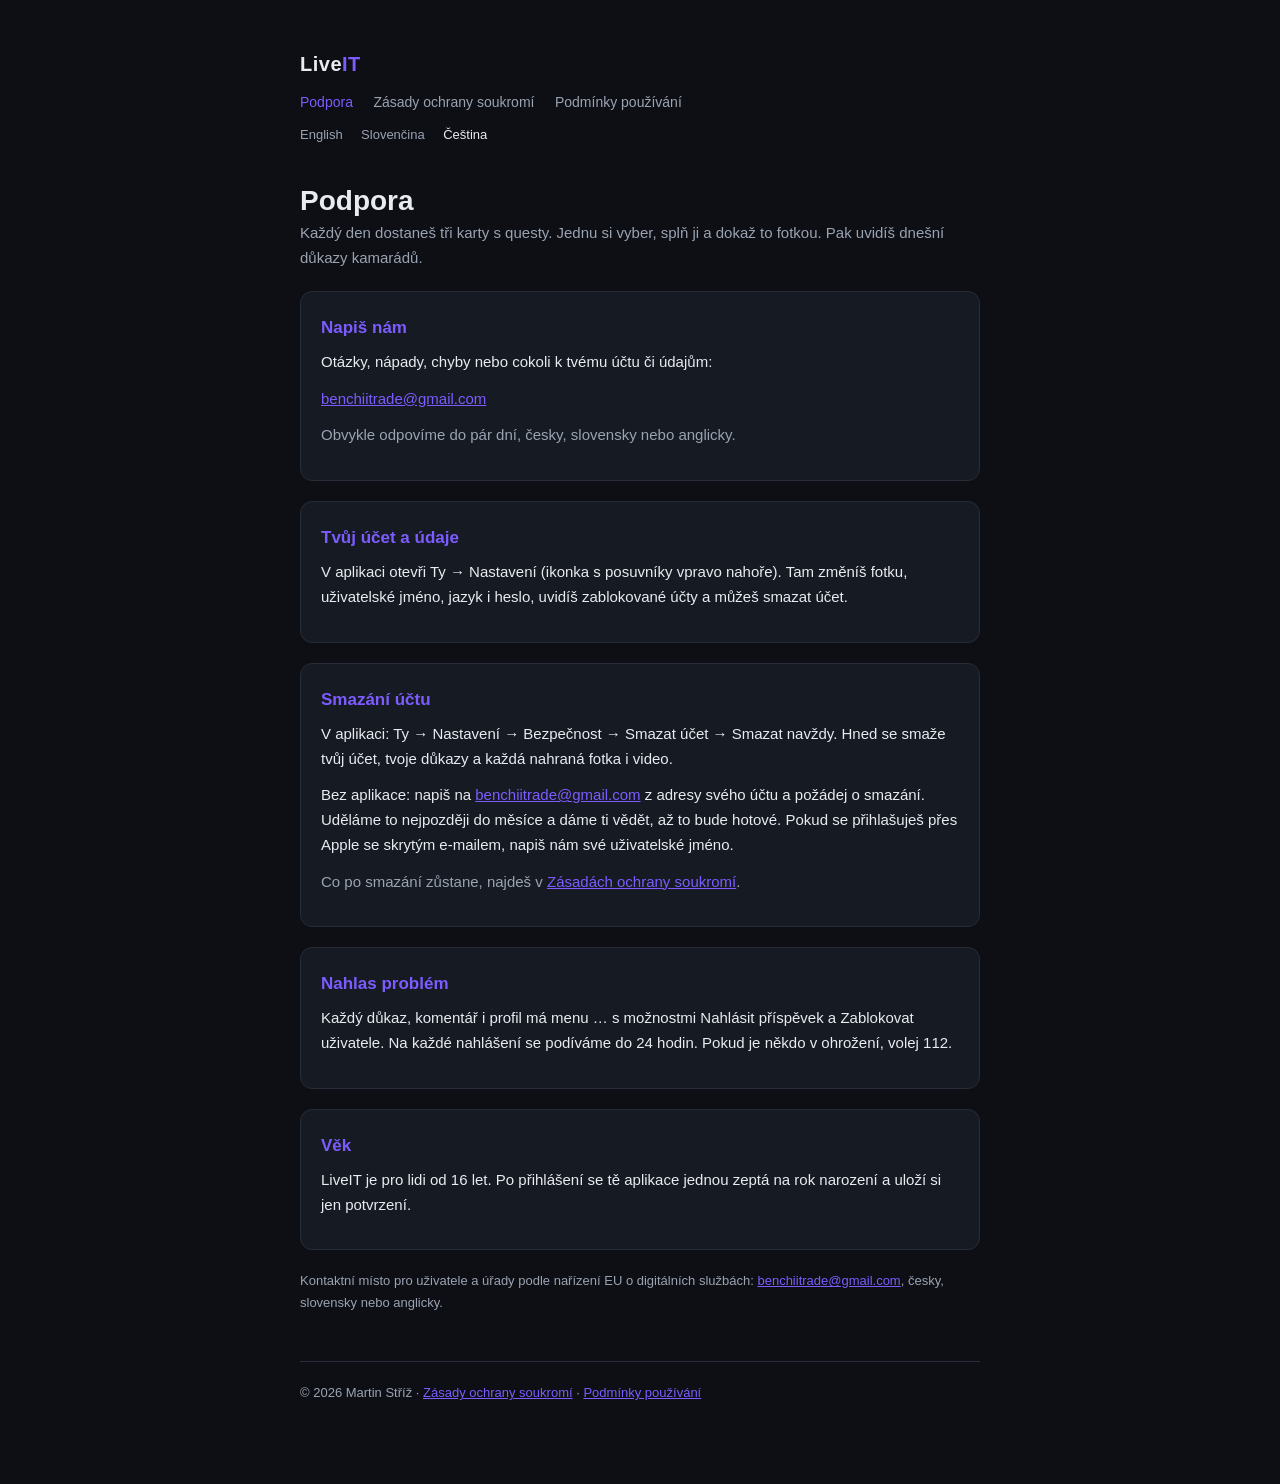
==== cs/index.html @ 6669cec4 "Legal pages for build 23: 16+, Slovak and Czech, full GDPR details" ====
<!doctype html>
<html lang="cs">
<head>
  <meta charset="utf-8">
  <meta name="viewport" content="width=device-width, initial-scale=1">
  <title>Podpora · LiveIT</title>
  <meta name="description" content="Podpora LiveIT: kontakt, tvůj účet a údaje, smazání účtu, nahlášení obsahu.">
  <link rel="alternate" hreflang="en" href="https://benchii006.github.io/liveit-legal/">
  <link rel="alternate" hreflang="sk" href="https://benchii006.github.io/liveit-legal/sk/">
  <link rel="alternate" hreflang="cs" href="https://benchii006.github.io/liveit-legal/cs/">
  <link rel="stylesheet" href="../style.css">
</head>
<body>
  <div class="wrap">
    <header>
      <a class="brand" href="index.html">Live<span>IT</span></a>
      <nav>
        <a href="index.html" class="active">Podpora</a>
        <a href="privacy.html">Zásady ochrany soukromí</a>
        <a href="terms.html">Podmínky používání</a>
      </nav>
      <nav class="lang" aria-label="Jazyk">
        <a href="../index.html" lang="en" hreflang="en">English</a>
        <a href="../sk/index.html" lang="sk" hreflang="sk">Slovenčina</a>
        <a href="index.html" lang="cs" hreflang="cs" aria-current="true">Čeština</a>
      </nav>
    </header>

    <h1>Podpora</h1>
    <p class="muted">Každý den dostaneš tři karty s questy. Jednu si vyber, splň ji a dokaž to fotkou. Pak uvidíš dnešní důkazy kamarádů.</p>

    <div class="card">
      <h2>Napiš nám</h2>
      <p>Otázky, nápady, chyby nebo cokoli k tvému účtu či údajům:</p>
      <p><a href="mailto:benchiitrade@gmail.com">benchiitrade@gmail.com</a></p>
      <p class="muted">Obvykle odpovíme do pár dní, česky, slovensky nebo anglicky.</p>
    </div>

    <div class="card">
      <h2>Tvůj účet a údaje</h2>
      <p>V aplikaci otevři Ty → Nastavení (ikonka s posuvníky vpravo nahoře). Tam změníš fotku, uživatelské jméno, jazyk i heslo, uvidíš zablokované účty a můžeš smazat účet.</p>
    </div>

    <div class="card" id="delete">
      <h2>Smazání účtu</h2>
      <p>V aplikaci: Ty → Nastavení → Bezpečnost → Smazat účet → Smazat navždy. Hned se smaže tvůj účet, tvoje důkazy a každá nahraná fotka i video.</p>
      <p>Bez aplikace: napiš na <a href="mailto:benchiitrade@gmail.com">benchiitrade@gmail.com</a> z adresy svého účtu a požádej o smazání. Uděláme to nejpozději do měsíce a dáme ti vědět, až to bude hotové. Pokud se přihlašuješ přes Apple se skrytým e-mailem, napiš nám své uživatelské jméno.</p>
      <p class="muted">Co po smazání zůstane, najdeš v <a href="privacy.html#deletion">Zásadách ochrany soukromí</a>.</p>
    </div>

    <div class="card">
      <h2>Nahlas problém</h2>
      <p>Každý důkaz, komentář i profil má menu … s možnostmi Nahlásit příspěvek a Zablokovat uživatele. Na každé nahlášení se podíváme do 24 hodin. Pokud je někdo v ohrožení, volej 112.</p>
    </div>

    <div class="card">
      <h2>Věk</h2>
      <p>LiveIT je pro lidi od 16 let. Po přihlášení se tě aplikace jednou zeptá na rok narození a uloží si jen potvrzení.</p>
    </div>

    <p class="note">Kontaktní místo pro uživatele a úřady podle nařízení EU o digitálních službách: <a href="mailto:benchiitrade@gmail.com">benchiitrade@gmail.com</a>, česky, slovensky nebo anglicky.</p>

    <footer>
      © 2026 Martin Stříž · <a href="privacy.html">Zásady ochrany soukromí</a> · <a href="terms.html">Podmínky používání</a>
    </footer>
  </div>
</body>
</html>
---- style.css ----
:root {
  --bg: #0d0f14;
  --surface: #161a22;
  --border: #262c38;
  --text: #e8ebf0;
  --muted: #9aa3b2;
  --accent: #7c5cff;
}
* { margin: 0; padding: 0; box-sizing: border-box; }
body {
  background: var(--bg);
  color: var(--text);
  font-family: -apple-system, BlinkMacSystemFont, 'Segoe UI', Roboto, Helvetica, Arial, sans-serif;
  line-height: 1.65;
}
.wrap { max-width: 720px; margin: 0 auto; padding: 48px 20px 80px; }
header a.brand { color: var(--text); text-decoration: none; font-weight: 800; font-size: 20px; letter-spacing: 0.5px; }
header a.brand span { color: var(--accent); }
nav { margin-top: 8px; }
nav a { color: var(--muted); text-decoration: none; font-size: 14px; margin-right: 16px; }
nav a:hover, nav a.active { color: var(--accent); }
h1 { font-size: 28px; margin: 36px 0 4px; }
.updated { color: var(--muted); font-size: 13px; margin-bottom: 28px; }
h2 { font-size: 17px; margin: 28px 0 8px; color: var(--accent); }
p { color: var(--text); font-size: 15px; margin-bottom: 12px; }
p.muted { color: var(--muted); }
.card {
  background: var(--surface);
  border: 1px solid var(--border);
  border-radius: 12px;
  padding: 20px;
  margin: 20px 0;
}
a { color: var(--accent); }
footer { margin-top: 48px; color: var(--muted); font-size: 13px; border-top: 1px solid var(--border); padding-top: 20px; }

/* 2026-11-05: language switch, lists, sub-headings, contents, owner placeholders. Same look. */
nav.lang { margin-top: 6px; }
nav.lang a { font-size: 13px; margin-right: 14px; }
nav.lang a[aria-current="true"] { color: var(--text); }
h3 { font-size: 15px; margin: 20px 0 6px; color: var(--text); }
ul, ol { margin: 0 0 12px 20px; }
li { color: var(--text); font-size: 15px; margin-bottom: 6px; }
.card ul { margin-bottom: 4px; }
.toc ol { margin-left: 22px; columns: 2; column-gap: 28px; }
.toc li { font-size: 14px; margin-bottom: 4px; break-inside: avoid; }
.toc a { text-decoration: none; }
section { scroll-margin-top: 16px; }
.note { color: var(--muted); font-size: 13px; }
mark.owner { background: #ffd54a; color: #1b1814; font-weight: 700; padding: 1px 5px; border-radius: 4px; }
@media (max-width: 520px) { .toc ol { columns: 1; } }
h1 { line-height: 1.2; }
.card > h2:first-child { margin-top: 2px; }
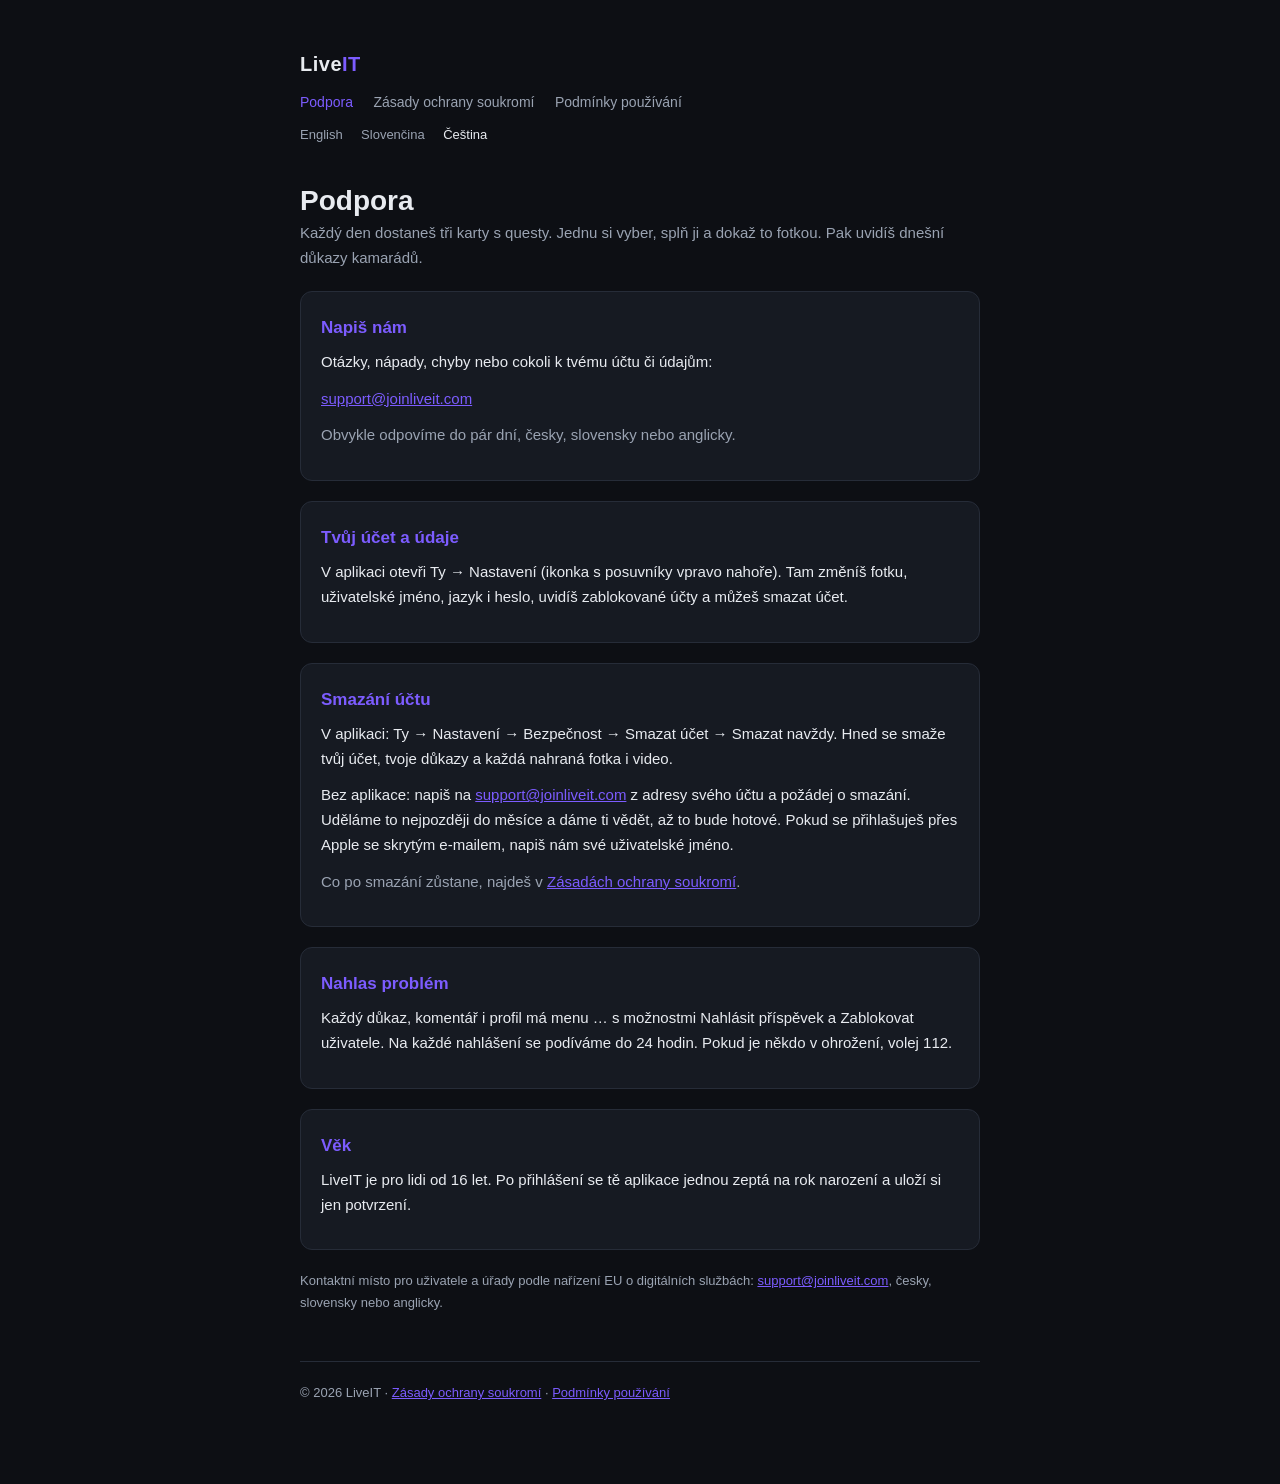
==== commit dec8ab6f: "LiveIT brand: help.joinliveit.com, support@joinliveit.com, Cloudflare as the only host" ====
--- a/cs/index.html
+++ b/cs/index.html
@@ -5,9 +5,9 @@
   <meta name="viewport" content="width=device-width, initial-scale=1">
   <title>Podpora · LiveIT</title>
   <meta name="description" content="Podpora LiveIT: kontakt, tvůj účet a údaje, smazání účtu, nahlášení obsahu.">
-  <link rel="alternate" hreflang="en" href="https://benchii006.github.io/liveit-legal/">
-  <link rel="alternate" hreflang="sk" href="https://benchii006.github.io/liveit-legal/sk/">
-  <link rel="alternate" hreflang="cs" href="https://benchii006.github.io/liveit-legal/cs/">
+  <link rel="alternate" hreflang="en" href="https://help.joinliveit.com/">
+  <link rel="alternate" hreflang="sk" href="https://help.joinliveit.com/sk/">
+  <link rel="alternate" hreflang="cs" href="https://help.joinliveit.com/cs/">
   <link rel="stylesheet" href="../style.css">
 </head>
 <body>
@@ -32,7 +32,7 @@
     <div class="card">
       <h2>Napiš nám</h2>
       <p>Otázky, nápady, chyby nebo cokoli k tvému účtu či údajům:</p>
-      <p><a href="mailto:benchiitrade@gmail.com">benchiitrade@gmail.com</a></p>
+      <p><a href="mailto:support@joinliveit.com">support@joinliveit.com</a></p>
       <p class="muted">Obvykle odpovíme do pár dní, česky, slovensky nebo anglicky.</p>
     </div>
 
@@ -44,7 +44,7 @@
     <div class="card" id="delete">
       <h2>Smazání účtu</h2>
       <p>V aplikaci: Ty → Nastavení → Bezpečnost → Smazat účet → Smazat navždy. Hned se smaže tvůj účet, tvoje důkazy a každá nahraná fotka i video.</p>
-      <p>Bez aplikace: napiš na <a href="mailto:benchiitrade@gmail.com">benchiitrade@gmail.com</a> z adresy svého účtu a požádej o smazání. Uděláme to nejpozději do měsíce a dáme ti vědět, až to bude hotové. Pokud se přihlašuješ přes Apple se skrytým e-mailem, napiš nám své uživatelské jméno.</p>
+      <p>Bez aplikace: napiš na <a href="mailto:support@joinliveit.com">support@joinliveit.com</a> z adresy svého účtu a požádej o smazání. Uděláme to nejpozději do měsíce a dáme ti vědět, až to bude hotové. Pokud se přihlašuješ přes Apple se skrytým e-mailem, napiš nám své uživatelské jméno.</p>
       <p class="muted">Co po smazání zůstane, najdeš v <a href="privacy.html#deletion">Zásadách ochrany soukromí</a>.</p>
     </div>
 
@@ -58,10 +58,10 @@
       <p>LiveIT je pro lidi od 16 let. Po přihlášení se tě aplikace jednou zeptá na rok narození a uloží si jen potvrzení.</p>
     </div>
 
-    <p class="note">Kontaktní místo pro uživatele a úřady podle nařízení EU o digitálních službách: <a href="mailto:benchiitrade@gmail.com">benchiitrade@gmail.com</a>, česky, slovensky nebo anglicky.</p>
+    <p class="note">Kontaktní místo pro uživatele a úřady podle nařízení EU o digitálních službách: <a href="mailto:support@joinliveit.com">support@joinliveit.com</a>, česky, slovensky nebo anglicky.</p>
 
     <footer>
-      © 2026 Martin Stříž · <a href="privacy.html">Zásady ochrany soukromí</a> · <a href="terms.html">Podmínky používání</a>
+      © 2026 LiveIT · <a href="privacy.html">Zásady ochrany soukromí</a> · <a href="terms.html">Podmínky používání</a>
     </footer>
   </div>
 </body>
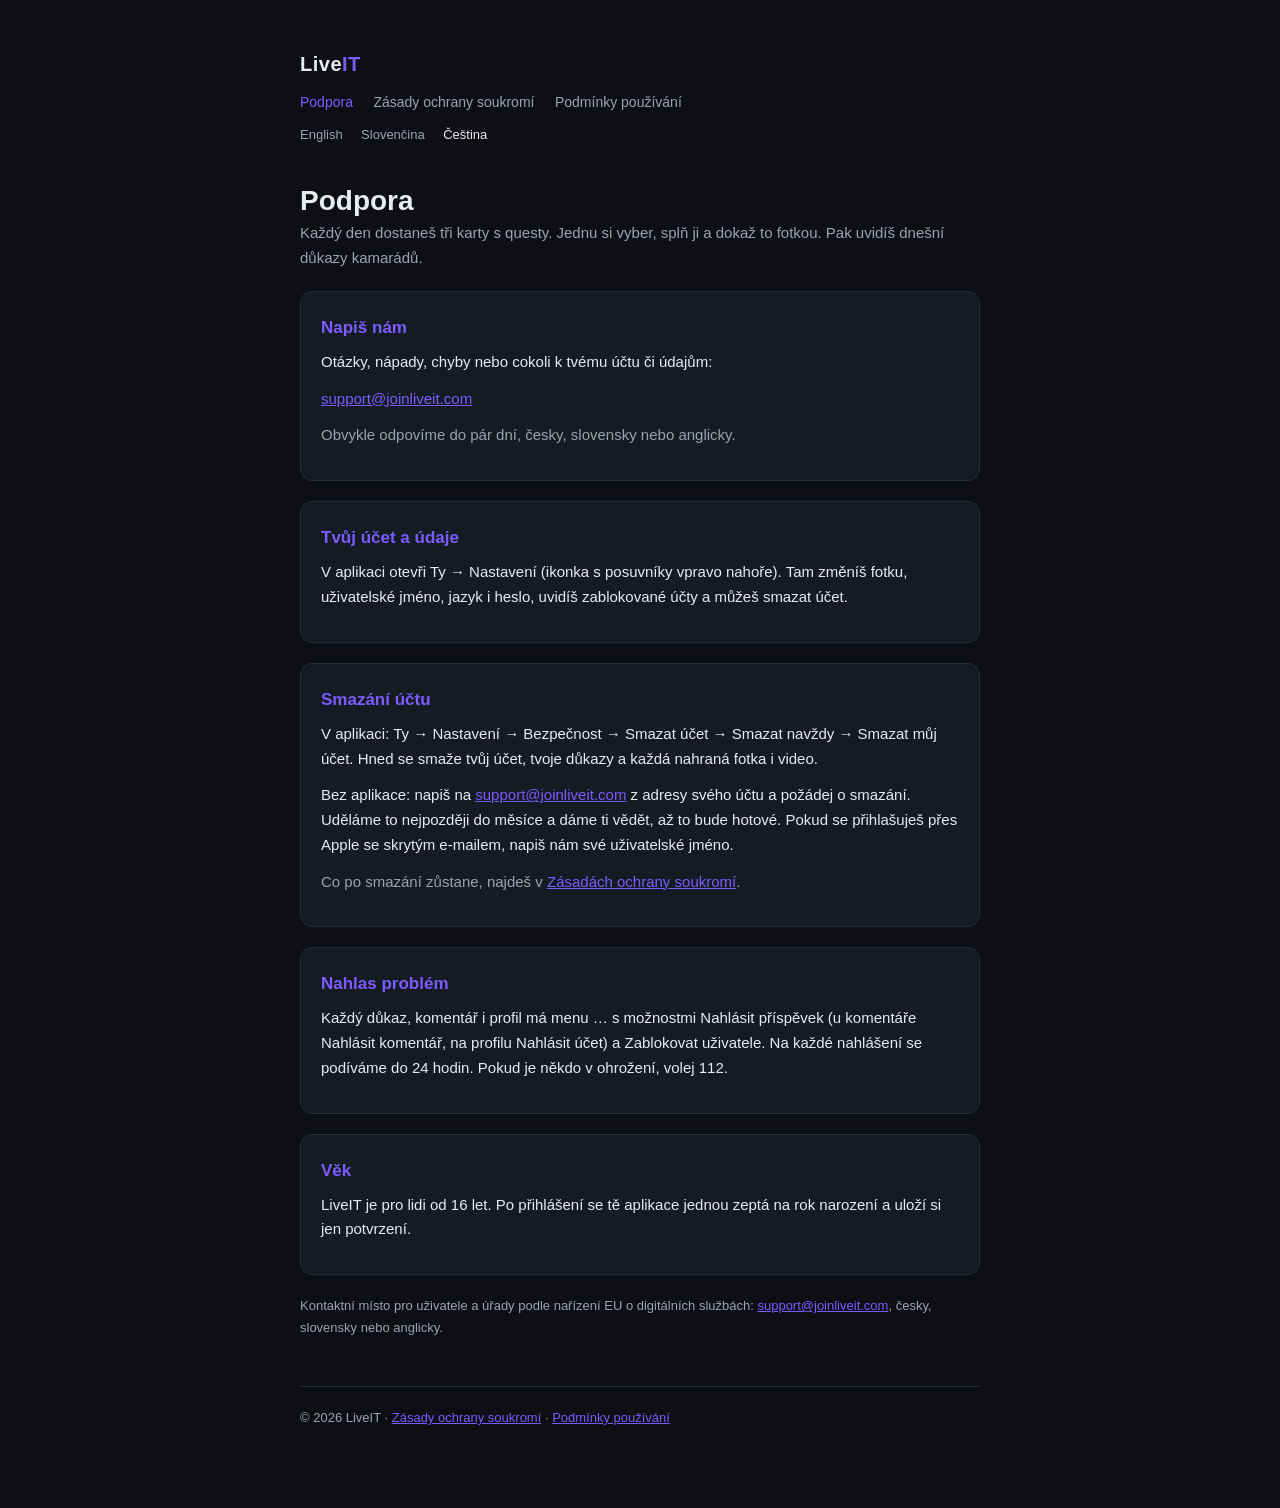
==== commit 8c2edeed: "Support and privacy: the three report options and the second deletion step" ====
--- a/cs/index.html
+++ b/cs/index.html
@@ -43,14 +43,14 @@
 
     <div class="card" id="delete">
       <h2>Smazání účtu</h2>
-      <p>V aplikaci: Ty → Nastavení → Bezpečnost → Smazat účet → Smazat navždy. Hned se smaže tvůj účet, tvoje důkazy a každá nahraná fotka i video.</p>
+      <p>V aplikaci: Ty → Nastavení → Bezpečnost → Smazat účet → Smazat navždy → Smazat můj účet. Hned se smaže tvůj účet, tvoje důkazy a každá nahraná fotka i video.</p>
       <p>Bez aplikace: napiš na <a href="mailto:support@joinliveit.com">support@joinliveit.com</a> z adresy svého účtu a požádej o smazání. Uděláme to nejpozději do měsíce a dáme ti vědět, až to bude hotové. Pokud se přihlašuješ přes Apple se skrytým e-mailem, napiš nám své uživatelské jméno.</p>
       <p class="muted">Co po smazání zůstane, najdeš v <a href="privacy.html#deletion">Zásadách ochrany soukromí</a>.</p>
     </div>
 
     <div class="card">
       <h2>Nahlas problém</h2>
-      <p>Každý důkaz, komentář i profil má menu … s možnostmi Nahlásit příspěvek a Zablokovat uživatele. Na každé nahlášení se podíváme do 24 hodin. Pokud je někdo v ohrožení, volej 112.</p>
+      <p>Každý důkaz, komentář i profil má menu … s možnostmi Nahlásit příspěvek (u komentáře Nahlásit komentář, na profilu Nahlásit účet) a Zablokovat uživatele. Na každé nahlášení se podíváme do 24 hodin. Pokud je někdo v ohrožení, volej 112.</p>
     </div>
 
     <div class="card">
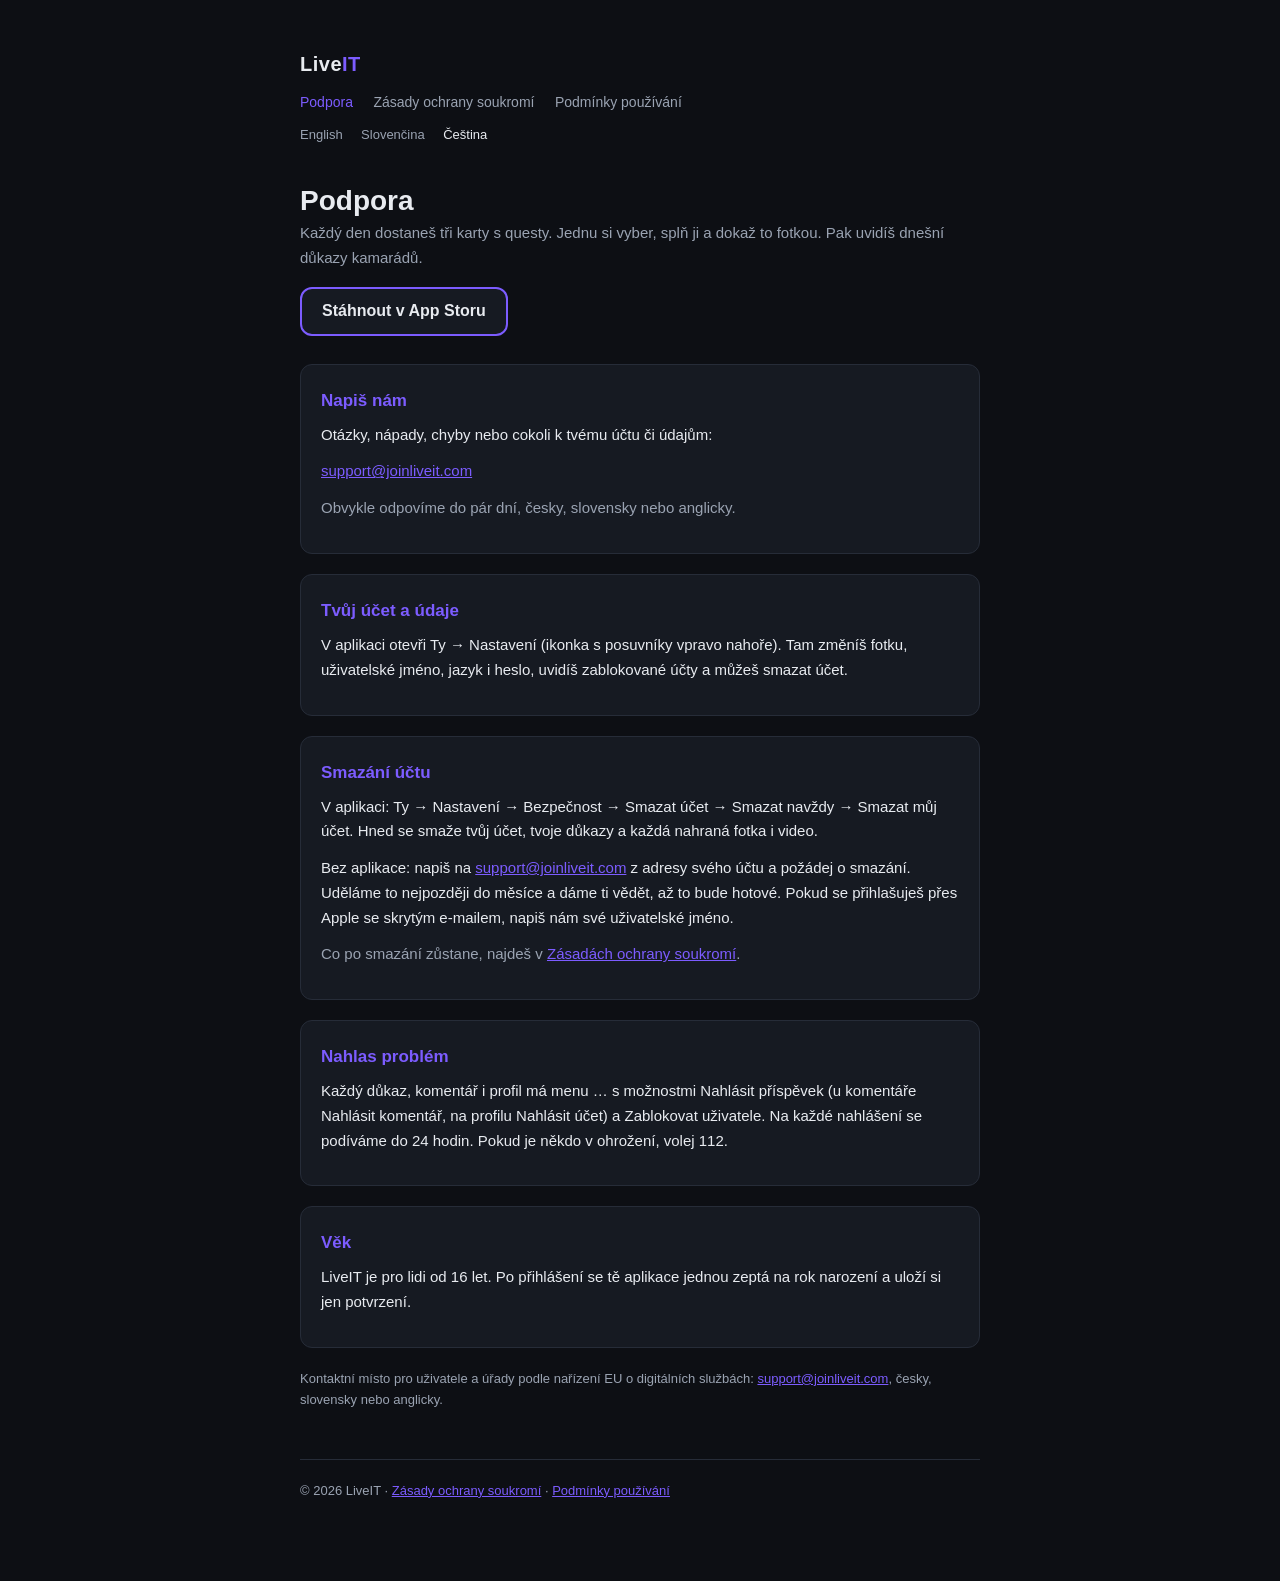
==== commit be77f447: "Privacy: in-app feedback, anonymous error reports and their Discord copies, App Store link on the su" ====
--- a/cs/index.html
+++ b/cs/index.html
@@ -28,6 +28,7 @@
 
     <h1>Podpora</h1>
     <p class="muted">Každý den dostaneš tři karty s questy. Jednu si vyber, splň ji a dokaž to fotkou. Pak uvidíš dnešní důkazy kamarádů.</p>
+    <p><a class="store" href="https://apps.apple.com/app/id6795777145">Stáhnout v App Storu</a></p>
 
     <div class="card">
       <h2>Napiš nám</h2>
--- a/style.css
+++ b/style.css
@@ -51,3 +51,10 @@
 @media (max-width: 520px) { .toc ol { columns: 1; } }
 h1 { line-height: 1.2; }
 .card > h2:first-child { margin-top: 2px; }
+
+/* 2026-11-14: the App Store link on the support pages. A text button in the site's own colours,
+   not Apple's badge artwork. Light text on the card surface with an accent ring: white text on
+   the accent itself would read below 4.5:1. */
+a.store { display: inline-block; margin: 4px 0 8px; padding: 12px 20px; border: 2px solid var(--accent); border-radius: 12px; background: var(--surface); color: var(--text); font-size: 16px; font-weight: 700; line-height: 1.3; text-decoration: none; }
+a.store:hover { background: var(--border); }
+a.store:focus-visible { outline: 2px solid var(--accent); outline-offset: 3px; }
